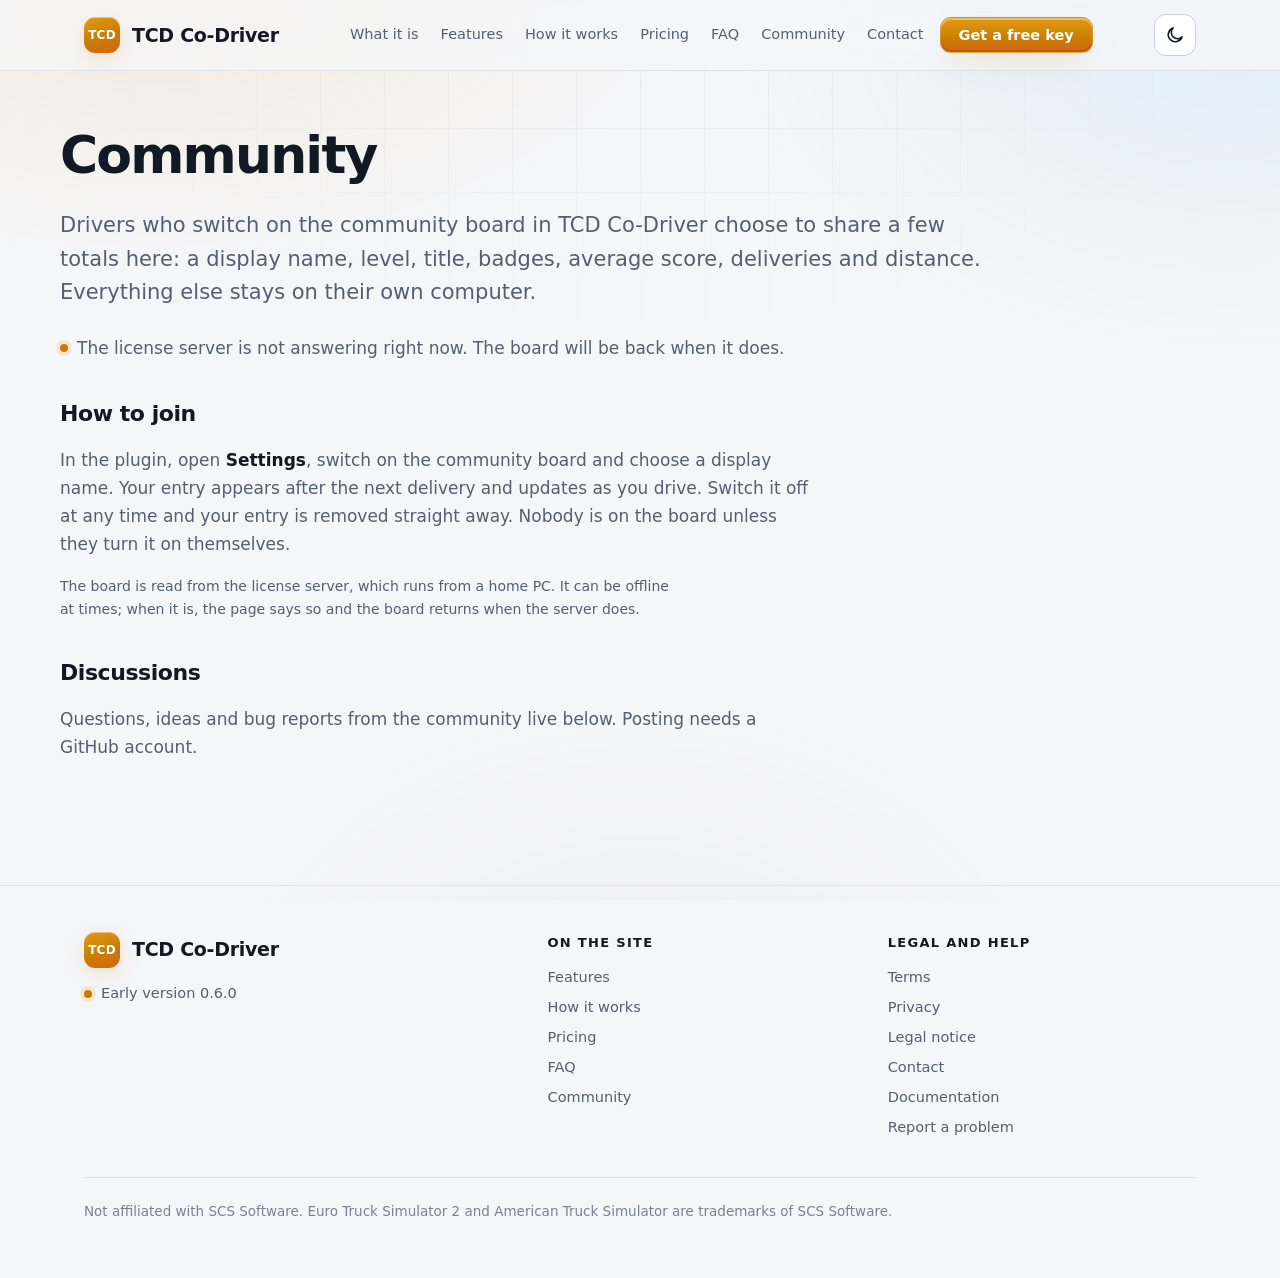
==== community/index.html @ 292e015e "Update the website" ====
<!doctype html>
<html lang="en">
<head>
<meta charset="utf-8">
<meta name="viewport" content="width=device-width,initial-scale=1">
<base href="../">
<meta http-equiv="Content-Security-Policy" content="default-src 'none'; img-src 'self' data: https://avatars.githubusercontent.com; style-src 'self' 'unsafe-inline'; script-src 'unsafe-inline' https://giscus.app; base-uri 'self'; form-action 'none'; connect-src 'self' https://unhistorical-subglobular-marhta.ngrok-free.dev; frame-src https://giscus.app">
<meta name="referrer" content="no-referrer">
<title>Community - TCD Co-Driver</title>
<meta name="description" content="Community for TCD Co-Driver, a co-driver plugin for Euro Truck Simulator 2 and American Truck Simulator.">
<meta name="theme-color" content="#070a0f">
<link rel="icon" href="data:image/svg+xml,%3Csvg xmlns='http://www.w3.org/2000/svg' viewBox='0 0 32 32'%3E%3Crect width='32' height='32' rx='8' fill='%23f5a524'/%3E%3Ctext x='16' y='21' font-family='Arial' font-weight='800' font-size='12' text-anchor='middle' fill='%231a1102'%3ETCD%3C/text%3E%3C/svg%3E">
<script>(function(){var r=document.documentElement,t=null;r.className+=' js';try{t=localStorage.getItem('tcd-theme')}catch(e){}if(t!=='light'&&t!=='dark'){t=window.matchMedia&&window.matchMedia('(prefers-color-scheme: light)').matches?'light':'dark'}r.setAttribute('data-theme',t)})();</script>
<link rel="stylesheet" href="assets/site.css">
</head>
<body>
<svg width="0" height="0" style="position:absolute" aria-hidden="true" focusable="false"><defs>
  <symbol id="i-sun" viewBox="0 0 24 24"><circle cx="12" cy="12" r="4"/><path d="M12 2.5v2.2M12 19.3v2.2M4.2 4.2l1.6 1.6M18.2 18.2l1.6 1.6M2.5 12h2.2M19.3 12h2.2M4.2 19.8l1.6-1.6M18.2 5.8l1.6-1.6"/></symbol>
  <symbol id="i-menu" viewBox="0 0 24 24"><path d="M4 7h16M4 12h16M4 17h16"/></symbol>
  <symbol id="i-moon" viewBox="0 0 24 24"><path d="M20.5 14.2A8.5 8.5 0 1 1 9.8 3.5a6.8 6.8 0 0 0 10.7 10.7z"/></symbol>
</defs></svg>
<header class="site scrolled">
  <div class="wrap bar">
    <a class="brand" href="index.html"><span class="mark" aria-hidden="true">TCD</span>TCD Co-Driver</a>
    <nav id="nav" aria-label="Main">
      <a href="index.html#about">What it is</a><a href="index.html#features">Features</a><a href="index.html#how">How it works</a><a href="index.html#pricing">Pricing</a><a href="index.html#faq">FAQ</a><a href="community/">Community</a><a href="contact.html">Contact</a>
      <a class="btn small" href="https://unhistorical-subglobular-marhta.ngrok-free.dev/register">Get a free key</a>
      
    </nav>
    <div class="bar-tools"><button class="theme-btn" type="button" aria-label="Switch to light theme" title="Switch between dark and light"><svg class="sun" aria-hidden="true"><use href="#i-sun"/></svg><svg class="moon" aria-hidden="true"><use href="#i-moon"/></svg></button><button class="menu-btn" type="button" aria-label="Menu" aria-expanded="false" aria-controls="nav"><svg aria-hidden="true"><use href="#i-menu"/></svg></button></div>
  </div>
</header>
<main class="page wrap">
<h1>Community</h1>
<div class="doc community-doc">
  <p class="lede">Drivers who switch on the community board in TCD Co-Driver choose to share a few totals here: a display name, level, title, badges, average score, deliveries and distance. Everything else stays on their own computer.</p>
  <div id="boardStatus" class="status"><span class="dot" aria-hidden="true"></span><span id="boardStatusText">Loading the board&hellip;</span></div>
  <div id="board" class="board" data-api="https://unhistorical-subglobular-marhta.ngrok-free.dev" hidden>
    <div class="board-scroll">
      <table>
        <thead><tr><th>#</th><th>Driver</th><th>XP</th><th>Badges</th><th>Average</th><th>Deliveries</th><th>Distance</th><th>Clean streak</th><th>Game</th><th>Updated</th></tr></thead>
        <tbody id="boardRows"></tbody>
      </table>
    </div>
    <div class="tools"><button class="btn small ghost" id="boardRefresh" type="button">Refresh the board</button><span class="fine" id="boardFoot"></span></div>
  </div>
  <h2>How to join</h2>
  <p>In the plugin, open <strong>Settings</strong>, switch on the community board and choose a display name. Your entry appears after the next delivery and updates as you drive. Switch it off at any time and your entry is removed straight away. Nobody is on the board unless they turn it on themselves.</p>
  <p class="fine">The board is read from the license server, which runs from a home PC. It can be offline at times; when it is, the page says so and the board returns when the server does.</p>
  <h2>Discussions</h2>
  
  <p>Questions, ideas and bug reports from the community live below. Posting needs a GitHub account.</p>
  <div class="giscus"><script src="https://giscus.app/client.js" data-repo="TheCodingDad-TisonK/tcd-codriver" data-repo-id="R_kgDOV74CYw" data-category="Announcements" data-category-id="DIC_kwDOV74CY84DMMPS" data-mapping="number" data-term="1" data-reactions-enabled="1" data-emit-metadata="0" data-input-position="bottom" data-theme="preferred_color_scheme" data-lang="en" crossorigin="anonymous" async></script></div>
  
  
</div>
<script>
(function () {
  'use strict';
  var box = document.getElementById('board');
  var statusBox = document.getElementById('boardStatus');
  var statusText = document.getElementById('boardStatusText');
  var rows = document.getElementById('boardRows');
  var foot = document.getElementById('boardFoot');
  var api = box.getAttribute('data-api');
  function node(tag, cls, text) {
    var n = document.createElement(tag);
    if (cls) n.className = cls;
    if (text !== undefined && text !== null) n.textContent = String(text);
    return n;
  }
  function say(text, bad) {
    statusText.textContent = text;
    statusBox.querySelector('.dot').style.background = bad ? 'var(--accent)' : 'var(--good)';
  }
  function num(v) { return typeof v === 'number' ? v.toLocaleString() : '\u2014'; }
  function show(data) {
    while (rows.firstChild) rows.removeChild(rows.firstChild);
    (data.entries || []).forEach(function (e) {
      var tr = node('tr');
      var name = node('td', 'name', e.name);
      name.appendChild(node('small', '', e.title || ''));
      tr.appendChild(node('td', 'num rank', e.rank));
      tr.appendChild(name);
      tr.appendChild(node('td', 'num', num(e.xp)));
      tr.appendChild(node('td', 'num', e.badges + '/' + e.badgesTotal));
      tr.appendChild(node('td', 'num', e.avgScore === null ? '\u2014' : e.avgScore));
      tr.appendChild(node('td', 'num', num(e.deliveries)));
      tr.appendChild(node('td', 'num', num(e.km) + ' km'));
      tr.appendChild(node('td', 'num', num(e.cleanStreak)));
      tr.appendChild(node('td', '', String(e.game || '').toUpperCase()));
      tr.appendChild(node('td', 'num', e.updated || ''));
      rows.appendChild(tr);
    });
    foot.textContent = (data.count || 0) + ' driver' + (data.count === 1 ? '' : 's') + ' on the board';
    box.hidden = false;
    say('Board loaded', false);
  }
  function fail() {
    box.hidden = true;
    say('The license server is not answering right now. The board will be back when it does.', true);
  }
  function load() {
    say('Loading the board\u2026', false);
    fetch(api + '/api/community/board', { headers: { 'ngrok-skip-browser-warning': '1' }, cache: 'no-store' })
      .then(function (r) { return r.ok ? r.json() : Promise.reject(new Error(String(r.status))); })
      .then(function (d) { if (d && d.ok) show(d); else fail(); })
      .catch(fail);
  }
  document.getElementById('boardRefresh').addEventListener('click', load);
  load();
})();
</script>

</main>
<footer>
  <div class="wrap">
    <div class="foot">
      <div>
        <a class="brand" href="index.html" style="margin-bottom:14px"><span class="mark" aria-hidden="true">TCD</span>TCD Co-Driver</a>
        <p><span class="status"><span class="dot" aria-hidden="true"></span>Early version 0.6.0</span></p>
      </div>
      <div>
        <b>On the site</b>
        <a href="index.html#features">Features</a><a href="index.html#how">How it works</a><a href="index.html#pricing">Pricing</a><a href="index.html#faq">FAQ</a><a href="community/">Community</a>
      </div>
      <div>
        <b>Legal and help</b>
        <a href="terms.html">Terms</a><a href="privacy.html">Privacy</a><a href="legal-notice.html">Legal notice</a><a href="contact.html">Contact</a><a href="https://github.com/TheCodingDad-TisonK/tcd-codriver-docs">Documentation</a><a href="https://github.com/TheCodingDad-TisonK/tcd-codriver/issues">Report a problem</a>
      </div>
    </div>
    <div class="legal-line"><span>Not affiliated with SCS Software. Euro Truck Simulator 2 and American Truck Simulator are trademarks of SCS Software.</span></div>
  </div>
</footer>
<script>
(function () {
  var d = document;
  var btn = d.querySelector('.menu-btn'), nav = d.getElementById('nav');
  if (btn && nav) {
    btn.addEventListener('click', function () { var o = nav.classList.toggle('open'); btn.setAttribute('aria-expanded', o ? 'true' : 'false'); });
    nav.addEventListener('click', function (e) { if (e.target.tagName === 'A') { nav.classList.remove('open'); btn.setAttribute('aria-expanded', 'false'); } });
  }
  // dark or light: the choice is remembered in this browser; without one the page follows the system setting
  var tbtn = d.querySelector('.theme-btn'), meta = d.querySelector('meta[name="theme-color"]'), root = d.documentElement, saved = false;
  try { saved = !!localStorage.getItem('tcd-theme'); } catch (e) { saved = false; }
  function paintTheme(t) {
    root.setAttribute('data-theme', t);
    if (meta) meta.setAttribute('content', t === 'light' ? '#f5f6f9' : '#070a0f');
    if (tbtn) tbtn.setAttribute('aria-label', t === 'light' ? 'Switch to dark theme' : 'Switch to light theme');
  }
  paintTheme(root.getAttribute('data-theme') === 'light' ? 'light' : 'dark');
  if (tbtn) {
    tbtn.addEventListener('click', function () {
      var next = root.getAttribute('data-theme') === 'light' ? 'dark' : 'light';
      root.classList.add('theming'); tbtn.classList.remove('spin'); void tbtn.offsetWidth; tbtn.classList.add('spin');
      paintTheme(next);
      try { localStorage.setItem('tcd-theme', next); saved = true; } catch (e) { saved = false; }
      window.setTimeout(function () { root.classList.remove('theming'); }, 450);
    });
  }
  if (window.matchMedia) {
    var mq = window.matchMedia('(prefers-color-scheme: light)');
    var follow = function (e) { if (!saved) paintTheme(e.matches ? 'light' : 'dark'); };
    if (mq.addEventListener) mq.addEventListener('change', follow); else if (mq.addListener) mq.addListener(follow);
  }
})();
</script>
</body>
</html>
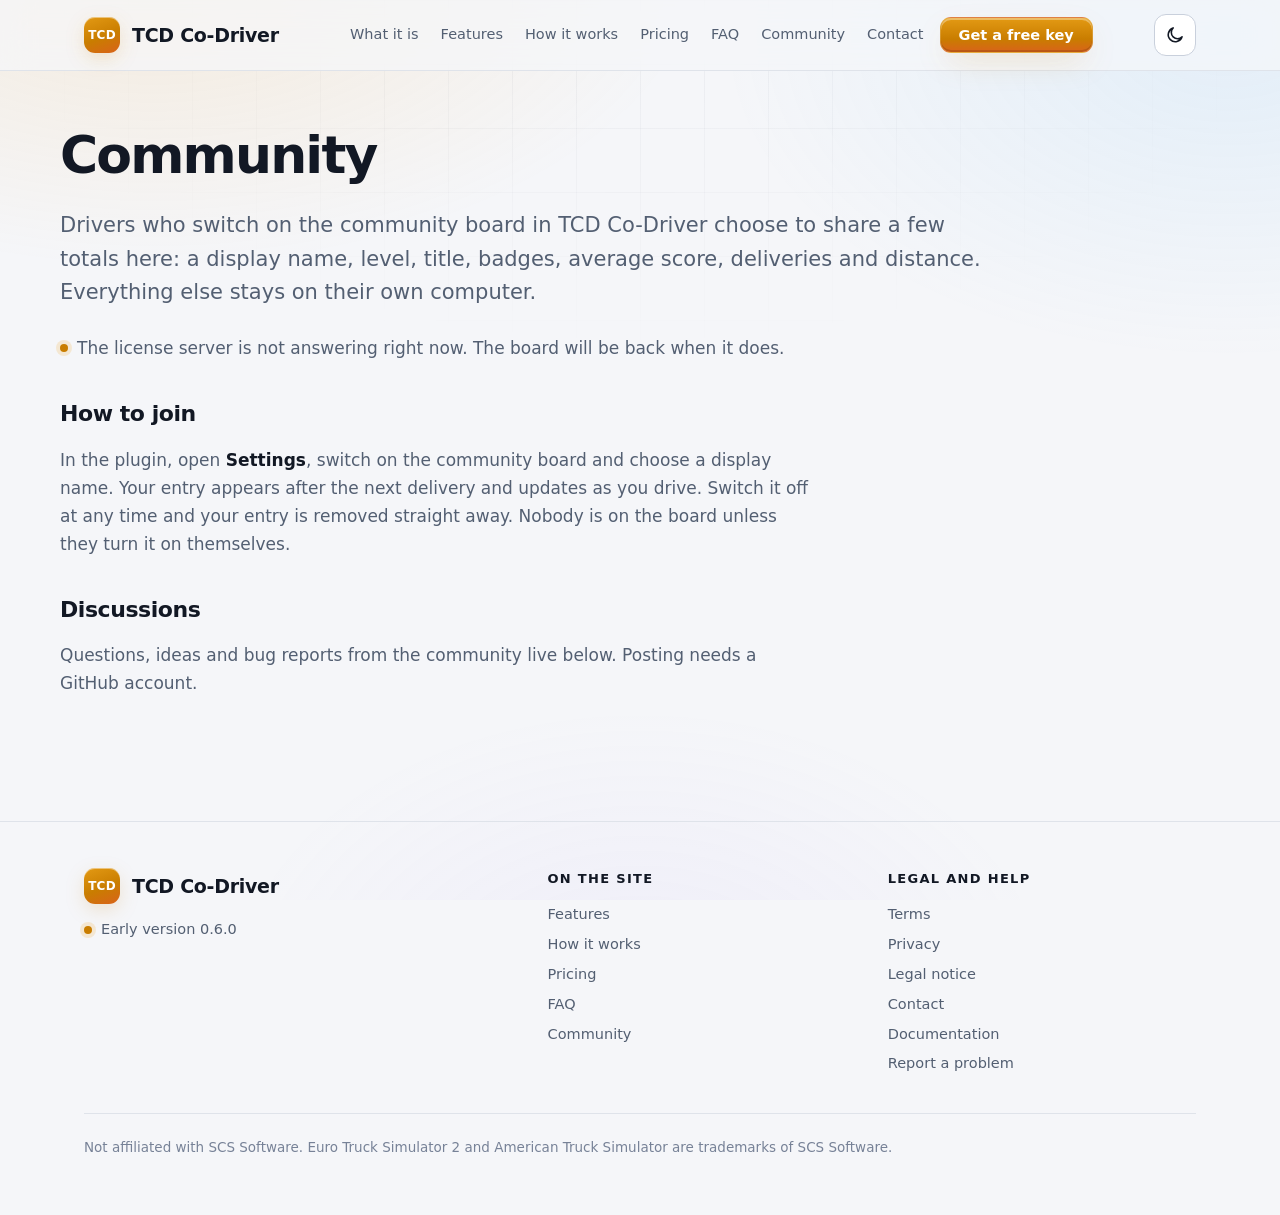
==== commit ca3cecdf: "Update the website" ====
--- a/community/index.html
+++ b/community/index.html
@@ -46,7 +46,6 @@
   </div>
   <h2>How to join</h2>
   <p>In the plugin, open <strong>Settings</strong>, switch on the community board and choose a display name. Your entry appears after the next delivery and updates as you drive. Switch it off at any time and your entry is removed straight away. Nobody is on the board unless they turn it on themselves.</p>
-  <p class="fine">The board is read from the license server, which runs from a home PC. It can be offline at times; when it is, the page says so and the board returns when the server does.</p>
   <h2>Discussions</h2>
   
   <p>Questions, ideas and bug reports from the community live below. Posting needs a GitHub account.</p>
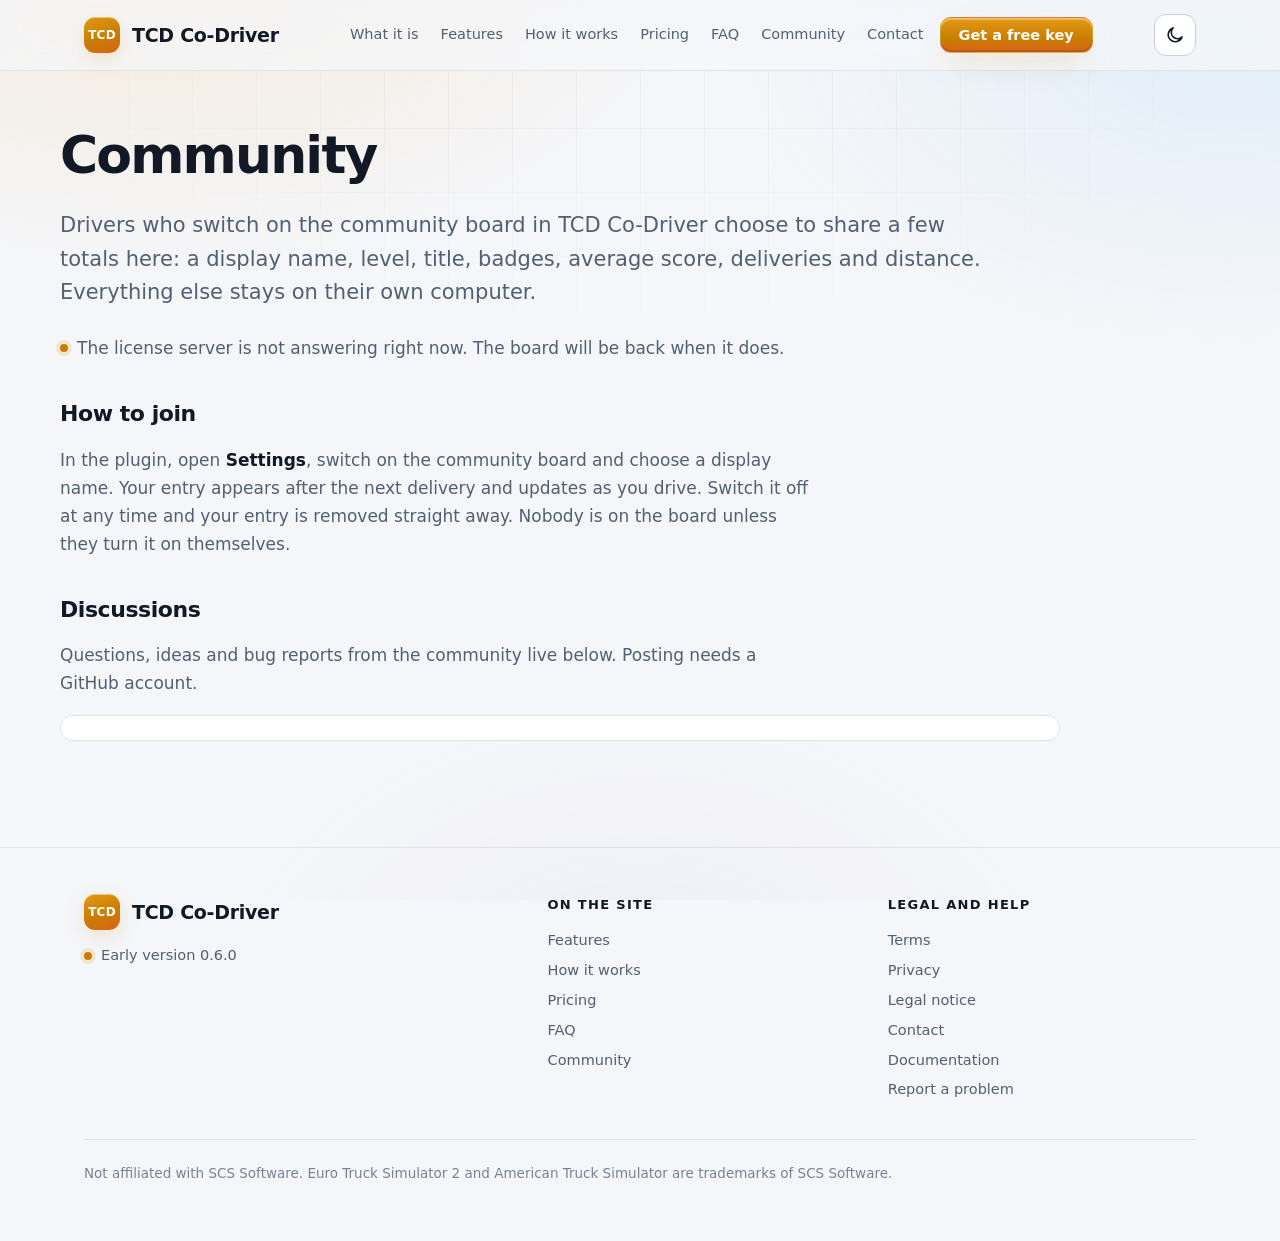
==== commit bb6d5023: "Update the website" ====
--- a/community/index.html
+++ b/community/index.html
@@ -49,7 +49,7 @@
   <h2>Discussions</h2>
   
   <p>Questions, ideas and bug reports from the community live below. Posting needs a GitHub account.</p>
-  <div class="giscus"><script src="https://giscus.app/client.js" data-repo="TheCodingDad-TisonK/tcd-codriver" data-repo-id="R_kgDOV74CYw" data-category="Announcements" data-category-id="DIC_kwDOV74CY84DMMPS" data-mapping="number" data-term="1" data-reactions-enabled="1" data-emit-metadata="0" data-input-position="bottom" data-theme="preferred_color_scheme" data-lang="en" crossorigin="anonymous" async></script></div>
+  <div class="giscus" id="discussions" data-theme-dark="https://thecodingdad-tisonk.github.io/tcd-codriver/assets/giscus-theme.css" data-theme-light="https://thecodingdad-tisonk.github.io/tcd-codriver/assets/giscus-theme-light.css"><script src="https://giscus.app/client.js" data-repo="TheCodingDad-TisonK/tcd-codriver" data-repo-id="R_kgDOV74CYw" data-category="Announcements" data-category-id="DIC_kwDOV74CY84DMMPS" data-mapping="number" data-term="1" data-reactions-enabled="1" data-emit-metadata="0" data-input-position="top" data-theme="https://thecodingdad-tisonk.github.io/tcd-codriver/assets/giscus-theme.css" data-lang="en" crossorigin="anonymous" async></script></div>
   
   
 </div>
@@ -111,6 +111,25 @@
 })();
 </script>
 
+<script>
+(function () {
+  'use strict';
+  var host = document.getElementById('discussions');
+  if (!host) return;
+  function theme() { return document.documentElement.getAttribute('data-theme') === 'light' ? host.getAttribute('data-theme-light') : host.getAttribute('data-theme-dark'); }
+  function send() {
+    var frame = host.querySelector('iframe.giscus-frame');
+    if (!frame || !frame.contentWindow) return;
+    frame.contentWindow.postMessage({ giscus: { setConfig: { theme: theme() } } }, 'https://giscus.app');
+  }
+  if (window.MutationObserver) {
+    new MutationObserver(send).observe(document.documentElement, { attributes: true, attributeFilter: ['data-theme'] });
+  }
+  window.addEventListener('load', function () { window.setTimeout(send, 800); });
+})();
+</script>
+
+
 </main>
 <footer>
   <div class="wrap">
